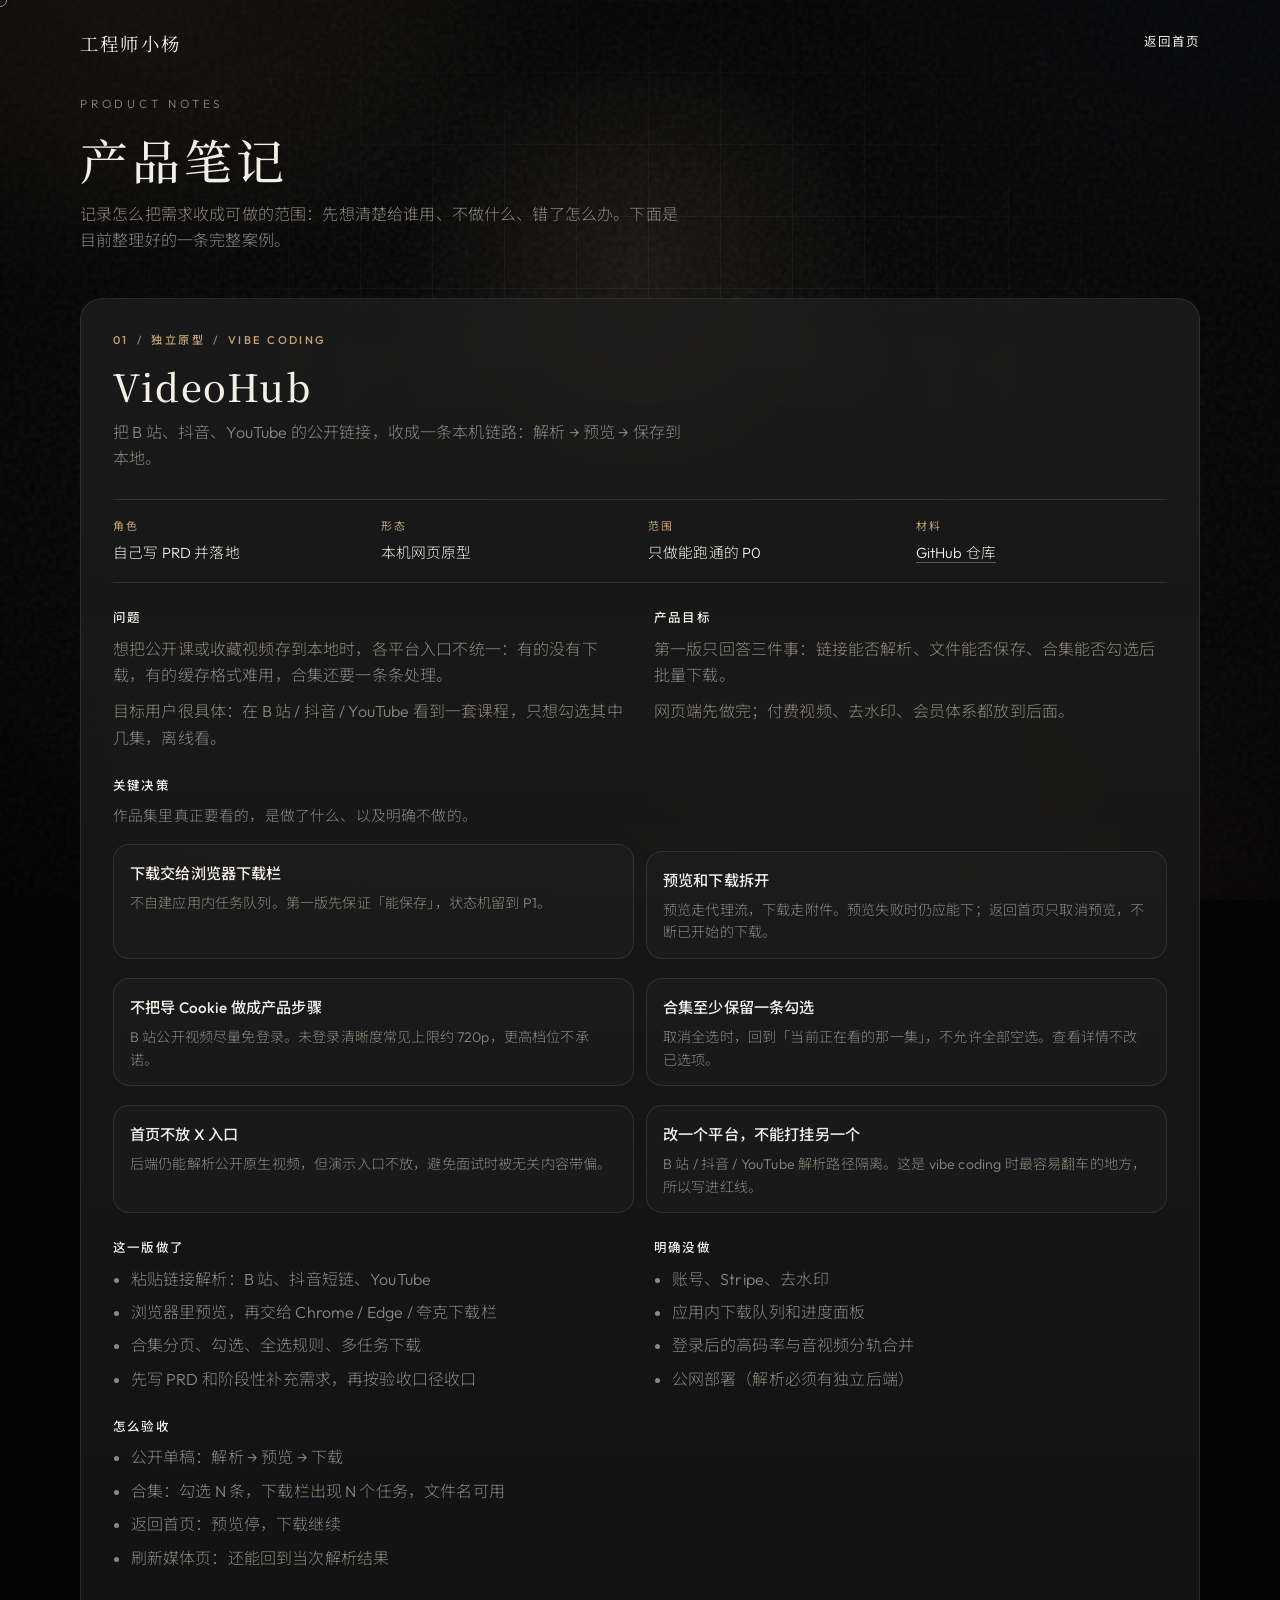
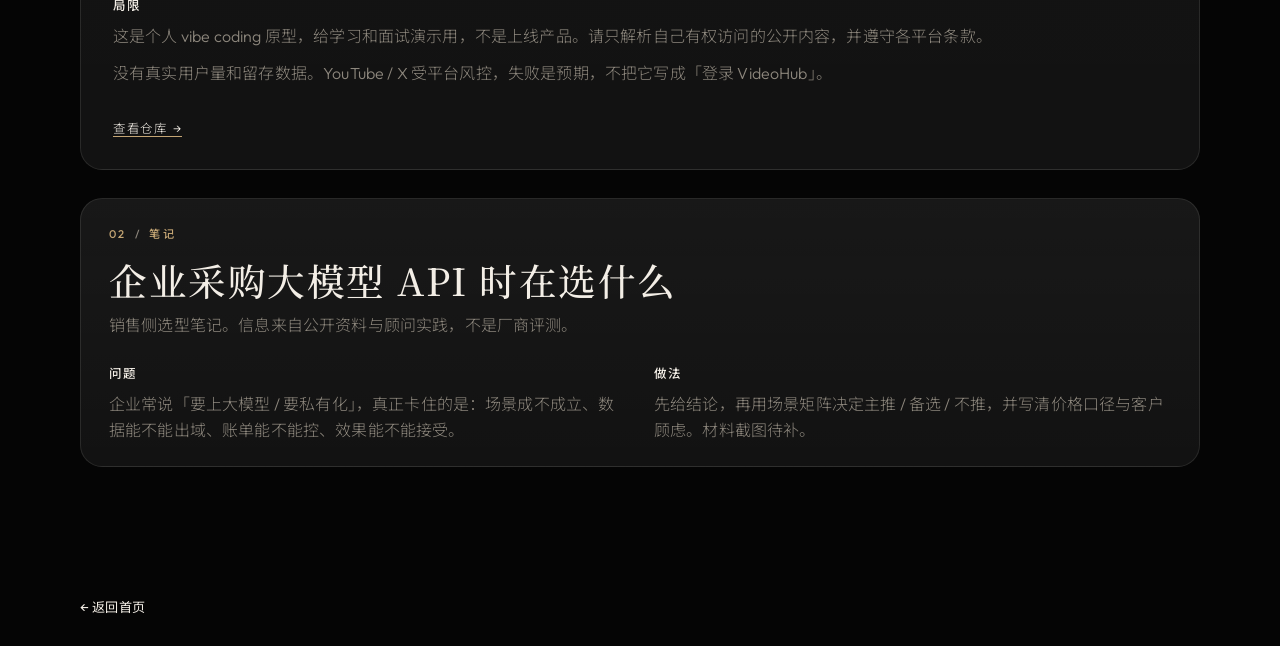
==== pm/index.html @ 88fe48dd "Publish static personal site for GitHub Pages. Co-authored-by: Cursor <cursoragent@cursor.com>" ====
<!DOCTYPE html>
<html lang="zh-CN">
<head>
  <meta charset="UTF-8" />
  <meta name="viewport" content="width=device-width, initial-scale=1" />
  <meta name="theme-color" content="#050505" />
  <title>产品笔记 · 工程师小杨</title>
  <link rel="preconnect" href="https://fonts.googleapis.com" />
  <link rel="preconnect" href="https://fonts.gstatic.com" crossorigin />
  <link rel="stylesheet" href="https://fonts.googleapis.com/css2?family=Cormorant+Garamond:ital,wght@0,500;0,600;1,400&family=Great+Vibes&family=Noto+Sans+SC:wght@300;400;500&family=Noto+Serif+SC:wght@500;600&family=Outfit:wght@300;400;500;600&display=swap" />
  <link rel="stylesheet" href="../styles.css" />
  <link rel="stylesheet" href="pm.css" />
</head>
<body class="page-pm">
  <div class="fx" aria-hidden="true">
    <div class="fx-aurora"></div>
    <div class="fx-grid"></div>
    <div class="fx-noise"></div>
    <div class="fx-vignette"></div>
    <div class="fx-spotlight"></div>
  </div>
  <div class="cursor" aria-hidden="true"></div>

  <header class="nav">
    <a class="logo" href="../">工程师小杨</a>
    <p class="nav-meta">
      <a href="../">返回首页</a>
    </p>
  </header>

  <main class="wrap pm">
    <section class="intro">
      <p class="eyebrow">Product Notes</p>
      <h1>产品笔记</h1>
      <p>记录怎么把需求收成可做的范围：先想清楚给谁用、不做什么、错了怎么办。下面是目前整理好的一条完整案例。</p>
    </section>

    <article class="work" id="videohub">
      <div class="work-head">
        <div class="work-kicker">
          <span>01</span>
          <span>独立原型</span>
          <span>Vibe Coding</span>
        </div>
        <h2>VideoHub</h2>
        <p class="work-lede">把 B 站、抖音、YouTube 的公开链接，收成一条本机链路：解析 → 预览 → 保存到本地。</p>
      </div>

      <dl class="work-facts">
        <div>
          <dt>角色</dt>
          <dd>自己写 PRD 并落地</dd>
        </div>
        <div>
          <dt>形态</dt>
          <dd>本机网页原型</dd>
        </div>
        <div>
          <dt>范围</dt>
          <dd>只做能跑通的 P0</dd>
        </div>
        <div>
          <dt>材料</dt>
          <dd><a href="https://github.com/SuXiaoQiz6/videohub_local" target="_blank" rel="noopener">GitHub 仓库</a></dd>
        </div>
      </dl>

      <div class="work-split">
        <section>
          <h3>问题</h3>
          <p>想把公开课或收藏视频存到本地时，各平台入口不统一：有的没有下载，有的缓存格式难用，合集还要一条条处理。</p>
          <p>目标用户很具体：在 B 站 / 抖音 / YouTube 看到一套课程，只想勾选其中几集，离线看。</p>
        </section>
        <section>
          <h3>产品目标</h3>
          <p>第一版只回答三件事：链接能否解析、文件能否保存、合集能否勾选后批量下载。</p>
          <p>网页端先做完；付费视频、去水印、会员体系都放到后面。</p>
        </section>
      </div>

      <section class="work-block">
        <h3>关键决策</h3>
        <p class="work-note">作品集里真正要看的，是做了什么、以及明确不做的。</p>
        <ol class="decision-list">
          <li>
            <strong>下载交给浏览器下载栏</strong>
            <span>不自建应用内任务队列。第一版先保证「能保存」，状态机留到 P1。</span>
          </li>
          <li>
            <strong>预览和下载拆开</strong>
            <span>预览走代理流，下载走附件。预览失败时仍应能下；返回首页只取消预览，不断已开始的下载。</span>
          </li>
          <li>
            <strong>不把导 Cookie 做成产品步骤</strong>
            <span>B 站公开视频尽量免登录。未登录清晰度常见上限约 720p，更高档位不承诺。</span>
          </li>
          <li>
            <strong>合集至少保留一条勾选</strong>
            <span>取消全选时，回到「当前正在看的那一集」，不允许全部空选。查看详情不改已选项。</span>
          </li>
          <li>
            <strong>首页不放 X 入口</strong>
            <span>后端仍能解析公开原生视频，但演示入口不放，避免面试时被无关内容带偏。</span>
          </li>
          <li>
            <strong>改一个平台，不能打挂另一个</strong>
            <span>B 站 / 抖音 / YouTube 解析路径隔离。这是 vibe coding 时最容易翻车的地方，所以写进红线。</span>
          </li>
        </ol>
      </section>

      <div class="work-split">
        <section>
          <h3>这一版做了</h3>
          <ul>
            <li>粘贴链接解析：B 站、抖音短链、YouTube</li>
            <li>浏览器里预览，再交给 Chrome / Edge / 夸克下载栏</li>
            <li>合集分页、勾选、全选规则、多任务下载</li>
            <li>先写 PRD 和阶段性补充需求，再按验收口径收口</li>
          </ul>
        </section>
        <section>
          <h3>明确没做</h3>
          <ul>
            <li>账号、Stripe、去水印</li>
            <li>应用内下载队列和进度面板</li>
            <li>登录后的高码率与音视频分轨合并</li>
            <li>公网部署（解析必须有独立后端）</li>
          </ul>
        </section>
      </div>

      <section class="work-block">
        <h3>怎么验收</h3>
        <ul class="plain-list">
          <li>公开单稿：解析 → 预览 → 下载</li>
          <li>合集：勾选 N 条，下载栏出现 N 个任务，文件名可用</li>
          <li>返回首页：预览停，下载继续</li>
          <li>刷新媒体页：还能回到当次解析结果</li>
        </ul>
      </section>

      <section class="work-block">
        <h3>局限</h3>
        <p>这是个人 vibe coding 原型，给学习和面试演示用，不是上线产品。请只解析自己有权访问的公开内容，并遵守各平台条款。</p>
        <p>没有真实用户量和留存数据。YouTube / X 受平台风控，失败是预期，不把它写成「登录 VideoHub」。</p>
      </section>

      <p class="work-cta">
        <a class="text-link" href="https://github.com/SuXiaoQiz6/videohub_local" target="_blank" rel="noopener">查看仓库 →</a>
      </p>
    </article>

    <article class="work is-compact" id="case-api">
      <div class="work-head">
        <div class="work-kicker">
          <span>02</span>
          <span>笔记</span>
        </div>
        <h2>企业采购大模型 API 时在选什么</h2>
        <p class="work-lede">销售侧选型笔记。信息来自公开资料与顾问实践，不是厂商评测。</p>
      </div>
      <div class="work-split">
        <section>
          <h3>问题</h3>
          <p>企业常说「要上大模型 / 要私有化」，真正卡住的是：场景成不成立、数据能不能出域、账单能不能控、效果能不能接受。</p>
        </section>
        <section>
          <h3>做法</h3>
          <p>先给结论，再用场景矩阵决定主推 / 备选 / 不推，并写清价格口径与客户顾虑。材料截图待补。</p>
        </section>
      </div>
    </article>
  </main>

  <footer class="site-footer wrap">
    <p><a href="../">← 返回首页</a></p>
  </footer>

  <script src="../site.js"></script>
</body>
</html>
---- styles.css ----
:root {
  --bg: #050505;
  --bg-elevated: rgba(18, 18, 18, 0.72);
  --text: #f3eee6;
  --text-muted: #8d877d;
  --accent: #c4a574;
  --accent-soft: rgba(196, 165, 116, 0.16);
  --line: rgba(243, 238, 230, 0.1);
  --line-strong: rgba(243, 238, 230, 0.22);
  --shadow: 0 30px 80px rgba(0, 0, 0, 0.45);
  --radius: 22px;
  --font-display: "Noto Serif SC", "Cormorant Garamond", "Songti SC", "STSong", "SimSun", serif;
  --font-script: "Great Vibes", "Segoe Script", "Lucida Handwriting", cursive;
  --font-sans: "Outfit", "Noto Sans SC", "PingFang SC", "Microsoft YaHei", sans-serif;
  --wrap: min(1120px, calc(100% - 40px));
  --mx: 50%;
  --my: 30%;
}

*,
*::before,
*::after {
  box-sizing: border-box;
}

html {
  color-scheme: dark;
  scroll-behavior: smooth;
}

body {
  margin: 0;
  min-height: 100vh;
  font-family: var(--font-sans);
  font-weight: 400;
  color: var(--text);
  background: var(--bg);
  line-height: 1.65;
  letter-spacing: 0.01em;
  overflow-x: hidden;
}

body.has-cursor,
body.has-cursor a,
body.has-cursor button {
  cursor: none;
}

img {
  max-width: 100%;
}

a {
  color: inherit;
  text-decoration: none;
}

h1,
h2,
h3 {
  margin: 0;
  font-weight: 500;
  letter-spacing: 0;
  line-height: 1.15;
}

p {
  margin: 0;
}

.skip {
  position: absolute;
  left: 16px;
  top: -40px;
  z-index: 20;
  padding: 8px 12px;
  background: var(--accent);
  color: #111;
  font-size: 13px;
}

.skip:focus {
  top: 16px;
}

.fx {
  position: fixed;
  inset: 0;
  z-index: 0;
  pointer-events: none;
  overflow: hidden;
}

.fx-aurora {
  position: absolute;
  inset: -20%;
  background:
    radial-gradient(ellipse 50% 42% at 18% 12%, rgba(196, 165, 116, 0.16), transparent 58%),
    radial-gradient(ellipse 42% 48% at 86% 8%, rgba(92, 116, 158, 0.12), transparent 60%),
    radial-gradient(ellipse 46% 40% at 72% 88%, rgba(140, 86, 68, 0.1), transparent 62%);
  filter: blur(8px);
  animation: aurora 18s ease-in-out infinite alternate;
}

.fx-orb {
  position: absolute;
  border-radius: 50%;
  filter: blur(40px);
  opacity: 0.55;
}

.fx-orb-a {
  width: 42vw;
  height: 42vw;
  left: -12vw;
  top: 8vh;
  background: rgba(196, 165, 116, 0.14);
  animation: float-a 22s ease-in-out infinite;
}

.fx-orb-b {
  width: 36vw;
  height: 36vw;
  right: -10vw;
  bottom: -8vh;
  background: rgba(72, 96, 140, 0.16);
  animation: float-b 26s ease-in-out infinite;
}

.fx-grid {
  position: absolute;
  inset: 0;
  background-image:
    linear-gradient(rgba(243, 238, 230, 0.045) 1px, transparent 1px),
    linear-gradient(90deg, rgba(243, 238, 230, 0.045) 1px, transparent 1px);
  background-size: 72px 72px;
  mask-image: radial-gradient(ellipse 70% 60% at 50% 30%, black 10%, transparent 72%);
  animation: grid-drift 28s linear infinite;
}

.fx-dust {
  position: absolute;
  inset: 0;
  width: 100%;
  height: 100%;
}

.fx-noise {
  position: absolute;
  inset: 0;
  opacity: 0.1;
  mix-blend-mode: overlay;
  background-image: url("data:image/svg+xml,%3Csvg viewBox='0 0 200 200' xmlns='http://www.w3.org/2000/svg'%3E%3Cfilter id='n'%3E%3CfeTurbulence type='fractalNoise' baseFrequency='0.85' numOctaves='4' stitchTiles='stitch'/%3E%3C/filter%3E%3Crect width='100%25' height='100%25' filter='url(%23n)' opacity='0.72'/%3E%3C/svg%3E");
}

.fx-vignette {
  position: absolute;
  inset: 0;
  background: radial-gradient(ellipse at center, transparent 42%, rgba(0, 0, 0, 0.55) 100%);
}

.fx-spotlight {
  position: absolute;
  inset: 0;
  background: radial-gradient(520px circle at var(--mx) var(--my), rgba(196, 165, 116, 0.1), transparent 46%);
}

.cursor {
  display: none;
  position: fixed;
  top: 0;
  left: 0;
  z-index: 30;
  width: 14px;
  height: 14px;
  margin: -7px 0 0 -7px;
  border: 1px solid var(--accent);
  border-radius: 50%;
  pointer-events: none;
  mix-blend-mode: difference;
  transition: width 0.2s ease, height 0.2s ease, margin 0.2s ease, background 0.2s ease;
}

body.has-cursor .cursor {
  display: block;
}

body.is-pointer .cursor {
  width: 42px;
  height: 42px;
  margin: -21px 0 0 -21px;
  background: rgba(196, 165, 116, 0.12);
}

.nav,
.home,
.site-footer,
.marquee,
.wrap {
  position: relative;
  z-index: 1;
}

.nav {
  display: flex;
  align-items: center;
  justify-content: space-between;
  gap: 24px;
  width: var(--wrap);
  margin: 0 auto;
  padding: 28px 0 8px;
}

.logo {
  font-family: var(--font-display);
  font-size: 1.15rem;
  letter-spacing: 0.12em;
}

.nav-meta {
  display: flex;
  flex-wrap: wrap;
  align-items: center;
  justify-content: flex-end;
  gap: 8px 18px;
  color: var(--text-muted);
  font-size: 0.78rem;
  letter-spacing: 0.16em;
  text-transform: uppercase;
}

.nav-meta a {
  color: var(--text);
  border-bottom: 1px solid transparent;
  transition: color 0.25s ease, border-color 0.25s ease;
}

.nav-meta a:hover,
.nav-meta a:focus-visible {
  color: var(--accent);
  border-bottom-color: var(--accent);
}

.home {
  width: var(--wrap);
  margin: 0 auto;
  min-height: calc(100vh - 180px);
  display: flex;
  flex-direction: column;
  justify-content: center;
  padding: 48px 0 32px;
}

.hero {
  max-width: 820px;
  margin-bottom: 56px;
}

.eyebrow {
  margin-bottom: 18px;
  color: var(--accent);
  font-size: 0.74rem;
  font-weight: 500;
  letter-spacing: 0.32em;
  text-transform: uppercase;
}

.hero-name {
  font-family: var(--font-script);
  font-size: clamp(2.4rem, 5.4vw, 3.6rem);
  font-weight: 400;
  line-height: 1.2;
  letter-spacing: 0.04em;
}

.lede {
  max-width: 38em;
  margin-top: 22px;
  color: var(--text-muted);
  font-size: clamp(1rem, 1.5vw, 1.18rem);
  font-weight: 300;
}

.entries {
  display: grid;
  grid-template-columns: 1.28fr 1fr;
  gap: 18px;
}

.entry-card {
  position: relative;
  overflow: hidden;
  display: flex;
  flex-direction: column;
  min-height: 280px;
  padding: 28px 28px 24px;
  border: 1px solid var(--line);
  border-radius: var(--radius);
  background:
    linear-gradient(180deg, rgba(255, 255, 255, 0.035), rgba(255, 255, 255, 0.015)),
    var(--bg-elevated);
  box-shadow: var(--shadow);
  backdrop-filter: blur(22px);
  transition: transform 0.45s ease, border-color 0.45s ease, background 0.45s ease;
}

.entry-card::before {
  content: "";
  position: absolute;
  inset: 0;
  background: radial-gradient(
    420px circle at calc(var(--px, 0.5) * 100%) calc(var(--py, 0.2) * 100%),
    rgba(196, 165, 116, 0.16),
    transparent 42%
  );
  opacity: 0;
  transition: opacity 0.35s ease;
  pointer-events: none;
}

.entry-card.is-primary:hover,
.entry-card.is-primary:focus-visible {
  transform: translateY(-6px);
  border-color: rgba(196, 165, 116, 0.45);
}

.entry-card.is-primary:hover::before,
.entry-card.is-primary:focus-visible::before {
  opacity: 1;
}

.entry-index {
  position: absolute;
  right: 18px;
  top: 8px;
  font-family: var(--font-display);
  font-size: 5.4rem;
  line-height: 1;
  color: rgba(243, 238, 230, 0.05);
  pointer-events: none;
}

.entry-kicker {
  display: inline-block;
  margin-bottom: 16px;
  color: var(--accent);
  font-size: 0.72rem;
  font-weight: 500;
  letter-spacing: 0.28em;
  text-transform: uppercase;
}

.entry-card h2 {
  font-family: var(--font-display);
  font-size: clamp(1.7rem, 2.4vw, 2.15rem);
  letter-spacing: 0.04em;
}

.entry-card p {
  max-width: 28em;
  margin-top: 12px;
  color: var(--text-muted);
  font-size: 0.95rem;
  font-weight: 300;
}

.entry-cta {
  display: inline-flex;
  align-items: center;
  gap: 8px;
  margin-top: auto;
  padding-top: 28px;
  color: var(--text);
  font-size: 0.82rem;
  letter-spacing: 0.18em;
  text-transform: uppercase;
}

.entry-cta .arrow {
  display: inline-block;
  transition: transform 0.3s ease;
}

.entry-card.is-primary:hover .arrow,
.entry-card.is-primary:focus-visible .arrow {
  transform: translateX(6px);
}

.entry-cta.is-muted,
.entry-card.is-placeholder .entry-cta {
  color: var(--text-muted);
}

.entry-card.is-placeholder {
  opacity: 0.72;
}

.marquee {
  overflow: hidden;
  border-top: 1px solid var(--line);
  border-bottom: 1px solid var(--line);
  mask-image: linear-gradient(90deg, transparent, black 8%, black 92%, transparent);
}

.marquee-track {
  display: flex;
  width: max-content;
  gap: 0;
  animation: marquee 32s linear infinite;
}

.marquee-track span {
  padding: 14px 28px;
  color: rgba(243, 238, 230, 0.42);
  font-size: 0.78rem;
  letter-spacing: 0.28em;
  text-transform: uppercase;
  white-space: nowrap;
}

.marquee-track span::after {
  content: "·";
  margin-left: 28px;
  color: var(--accent);
}

.site-footer {
  width: var(--wrap);
  margin: 0 auto;
  padding: 22px 0 28px;
  color: var(--text-muted);
  font-size: 0.82rem;
}

.site-footer a {
  color: var(--text);
}

.site-footer a:hover,
.site-footer a:focus-visible {
  color: var(--accent);
}

.wrap {
  width: var(--wrap);
  margin: 0 auto;
}

.site-header {
  position: relative;
  z-index: 1;
  width: var(--wrap);
  margin: 0 auto;
  padding: 28px 0 8px;
}

.site-header .brand {
  font-family: var(--font-display);
  font-size: 1.15rem;
  letter-spacing: 0.12em;
}

.site-header .tagline,
.site-header .back {
  color: var(--text-muted);
  font-size: 0.88rem;
}

.site-header .back {
  margin-bottom: 12px;
}

.site-header a:hover,
.site-header a:focus-visible {
  color: var(--accent);
}

.reveal {
  animation: rise 0.9s ease both;
}

.delay-1 { animation-delay: 0.08s; }
.delay-2 { animation-delay: 0.16s; }
.delay-3 { animation-delay: 0.26s; }
.delay-4 { animation-delay: 0.36s; }

@keyframes rise {
  from {
    opacity: 0;
    transform: translateY(18px);
  }
  to {
    opacity: 1;
    transform: none;
  }
}

@keyframes aurora {
  from { transform: translate3d(0, 0, 0) scale(1); }
  to { transform: translate3d(3%, -2%, 0) scale(1.06); }
}

@keyframes float-a {
  0%, 100% { transform: translate3d(0, 0, 0); }
  50% { transform: translate3d(8%, 12%, 0); }
}

@keyframes float-b {
  0%, 100% { transform: translate3d(0, 0, 0); }
  50% { transform: translate3d(-10%, -8%, 0); }
}

@keyframes grid-drift {
  from { background-position: 0 0, 0 0; }
  to { background-position: 72px 72px, 72px 72px; }
}

@keyframes marquee {
  from { transform: translateX(0); }
  to { transform: translateX(-50%); }
}

@media (max-width: 820px) {
  :root {
    --wrap: min(1120px, calc(100% - 32px));
  }

  .nav {
    align-items: flex-start;
    flex-direction: column;
    gap: 12px;
  }

  .nav-meta {
    width: 100%;
    justify-content: flex-start;
  }

  .home {
    min-height: auto;
    padding-top: 36px;
  }

  .hero {
    margin-bottom: 36px;
  }

  .hero-name {
    letter-spacing: 0.04em;
  }

  .entries {
    grid-template-columns: 1fr;
  }

  .entry-card {
    min-height: 220px;
  }
}

@media (prefers-reduced-motion: reduce) {
  html {
    scroll-behavior: auto;
  }

  .fx-aurora,
  .fx-orb,
  .fx-grid,
  .marquee-track,
  .reveal {
    animation: none;
  }

  .reveal {
    opacity: 1;
    transform: none;
  }

  .entry-card.is-primary:hover,
  .entry-card.is-primary:focus-visible {
    transform: none;
  }
}
---- pm/pm.css ----
@charset "utf-8";

.page-pm main.wrap {
  min-height: auto;
  padding-top: 28px;
  padding-bottom: 80px;
}

.pm .intro {
  max-width: 38em;
  margin-bottom: 44px;
}

.pm h1 {
  font-family: var(--font-display);
  font-size: clamp(2rem, 4.4vw, 3rem);
  letter-spacing: 0.08em;
  margin-bottom: 14px;
}

.pm .intro p {
  color: var(--text-muted);
  font-weight: 300;
}

.work {
  margin-bottom: 28px;
  padding: 32px 32px 28px;
  border: 1px solid var(--line);
  border-radius: var(--radius);
  background:
    linear-gradient(180deg, rgba(255, 255, 255, 0.045), rgba(255, 255, 255, 0.016)),
    var(--bg-elevated);
  backdrop-filter: blur(18px);
}

.work.is-compact {
  padding: 26px 28px 22px;
}

.work-kicker {
  display: flex;
  flex-wrap: wrap;
  gap: 8px;
  margin-bottom: 16px;
}

.work-kicker span {
  color: var(--accent);
  font-size: 0.7rem;
  font-weight: 500;
  letter-spacing: 0.22em;
  text-transform: uppercase;
}

.work-kicker span:not(:last-child)::after {
  content: "/";
  margin-left: 8px;
  color: var(--text-muted);
}

.work h2 {
  font-family: var(--font-display);
  font-size: clamp(1.7rem, 3vw, 2.35rem);
  letter-spacing: 0.04em;
  margin-bottom: 10px;
}

.work-lede {
  max-width: 36em;
  color: var(--text-muted);
  font-weight: 300;
}

.work-facts {
  display: grid;
  grid-template-columns: repeat(4, minmax(0, 1fr));
  gap: 16px;
  margin: 28px 0 8px;
  padding: 18px 0;
  border-top: 1px solid var(--line);
  border-bottom: 1px solid var(--line);
}

.work-facts dt {
  margin-bottom: 6px;
  color: var(--accent);
  font-size: 0.68rem;
  letter-spacing: 0.2em;
  text-transform: uppercase;
}

.work-facts dd {
  margin: 0;
  color: var(--text);
  font-size: 0.92rem;
  font-weight: 300;
  line-height: 1.5;
}

.work-facts a {
  border-bottom: 1px solid rgba(196, 165, 116, 0.45);
}

.work-facts a:hover,
.work-facts a:focus-visible {
  color: var(--accent);
}

.work-split {
  display: grid;
  grid-template-columns: 1fr 1fr;
  gap: 28px;
  margin-top: 28px;
}

.work h3 {
  margin: 0 0 10px;
  font-size: 0.78rem;
  letter-spacing: 0.18em;
  text-transform: uppercase;
  color: var(--text);
}

.work p,
.work li {
  color: var(--text-muted);
  font-weight: 300;
}

.work p + p {
  margin-top: 10px;
}

.work ul {
  margin: 0;
  padding-left: 1.1em;
}

.work li + li {
  margin-top: 7px;
}

.work-block {
  margin-top: 28px;
}

.work-note {
  margin-bottom: 16px;
  font-size: 0.92rem;
}

.decision-list {
  margin: 0;
  padding: 0;
  list-style: none;
  display: grid;
  grid-template-columns: 1fr 1fr;
  gap: 12px;
}

.decision-list li {
  padding: 16px 16px 14px;
  border: 1px solid var(--line);
  border-radius: 16px;
  background: rgba(255, 255, 255, 0.02);
}

.decision-list strong {
  display: block;
  margin-bottom: 6px;
  color: var(--text);
  font-size: 0.95rem;
  font-weight: 500;
}

.decision-list span {
  display: block;
  font-size: 0.88rem;
  line-height: 1.6;
}

.plain-list {
  margin: 0;
  padding-left: 1.1em;
}

.work-cta {
  margin: 28px 0 0;
}

.text-link {
  color: var(--text);
  letter-spacing: 0.14em;
  text-transform: uppercase;
  font-size: 0.78rem;
  border-bottom: 1px solid var(--accent);
}

.text-link:hover,
.text-link:focus-visible {
  color: var(--accent);
}

@media (max-width: 860px) {
  .work {
    padding: 24px 20px;
  }

  .work-facts,
  .work-split,
  .decision-list {
    grid-template-columns: 1fr;
  }
}
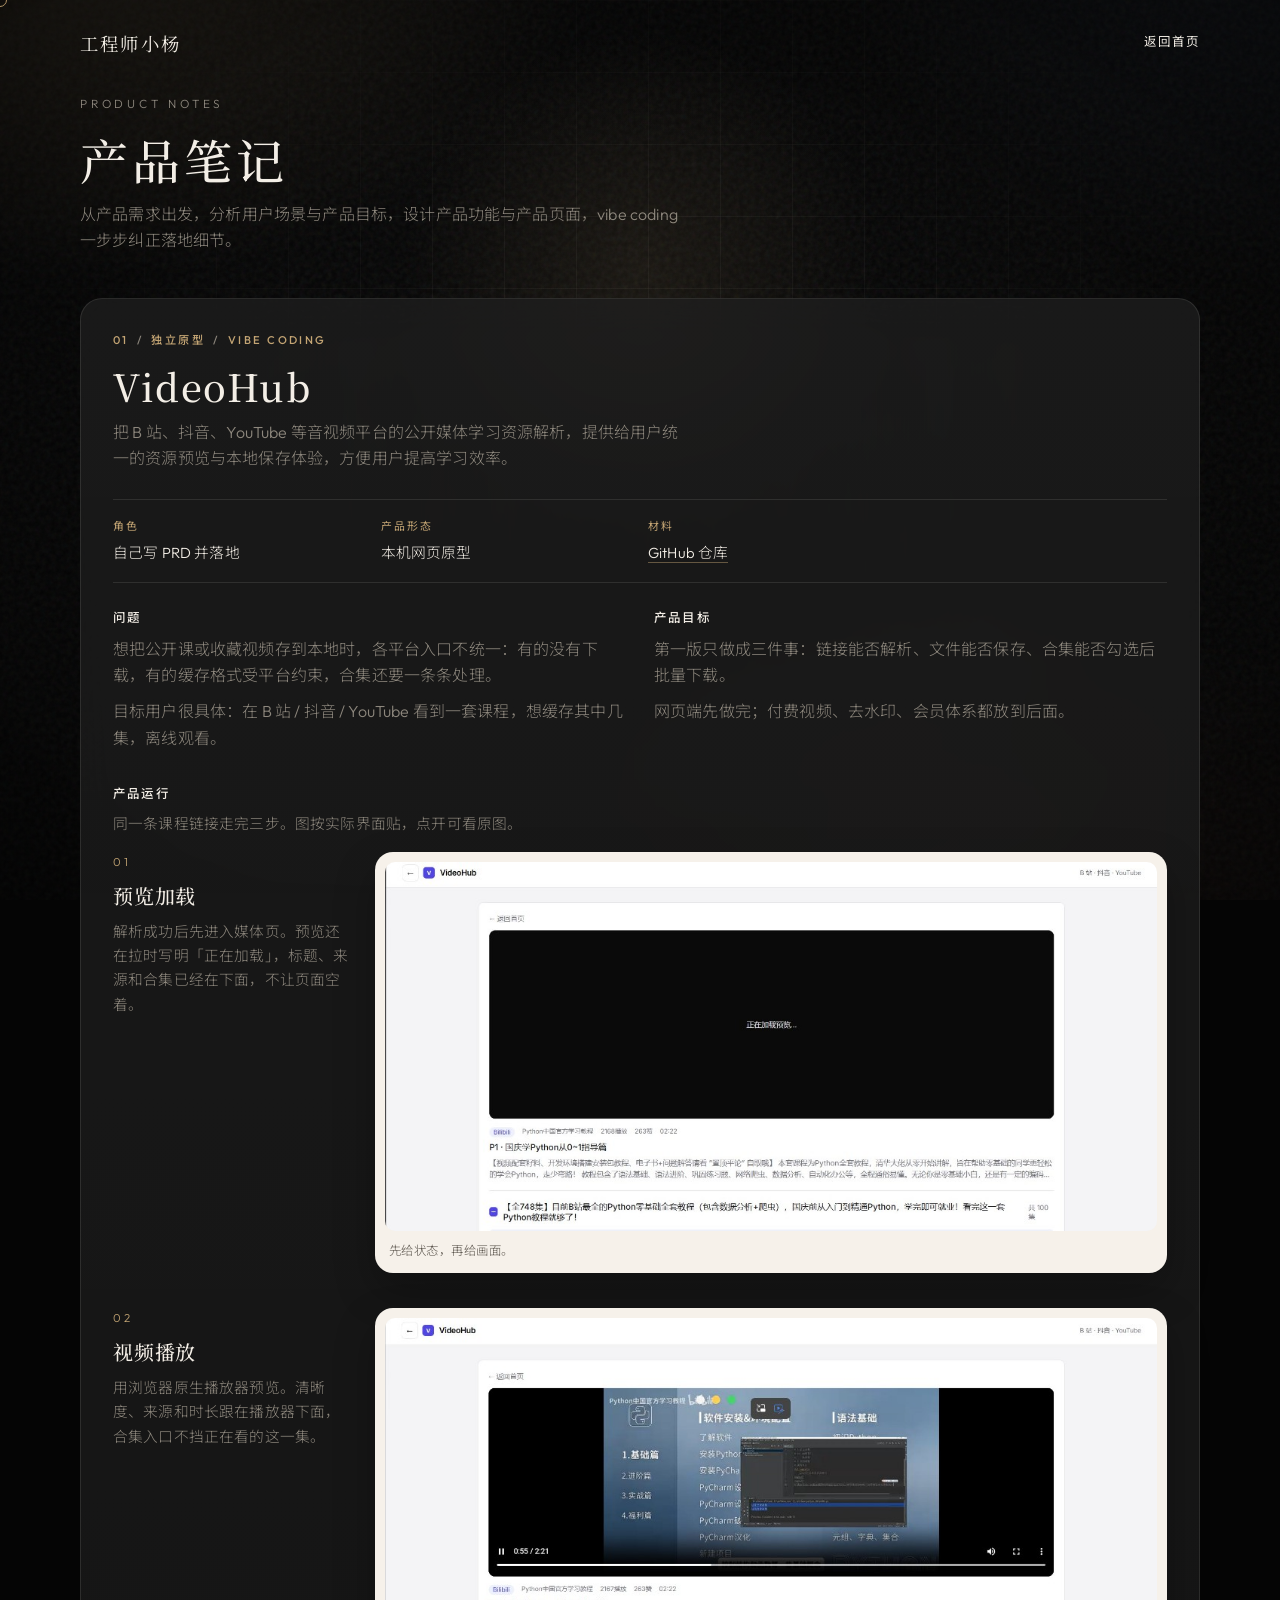
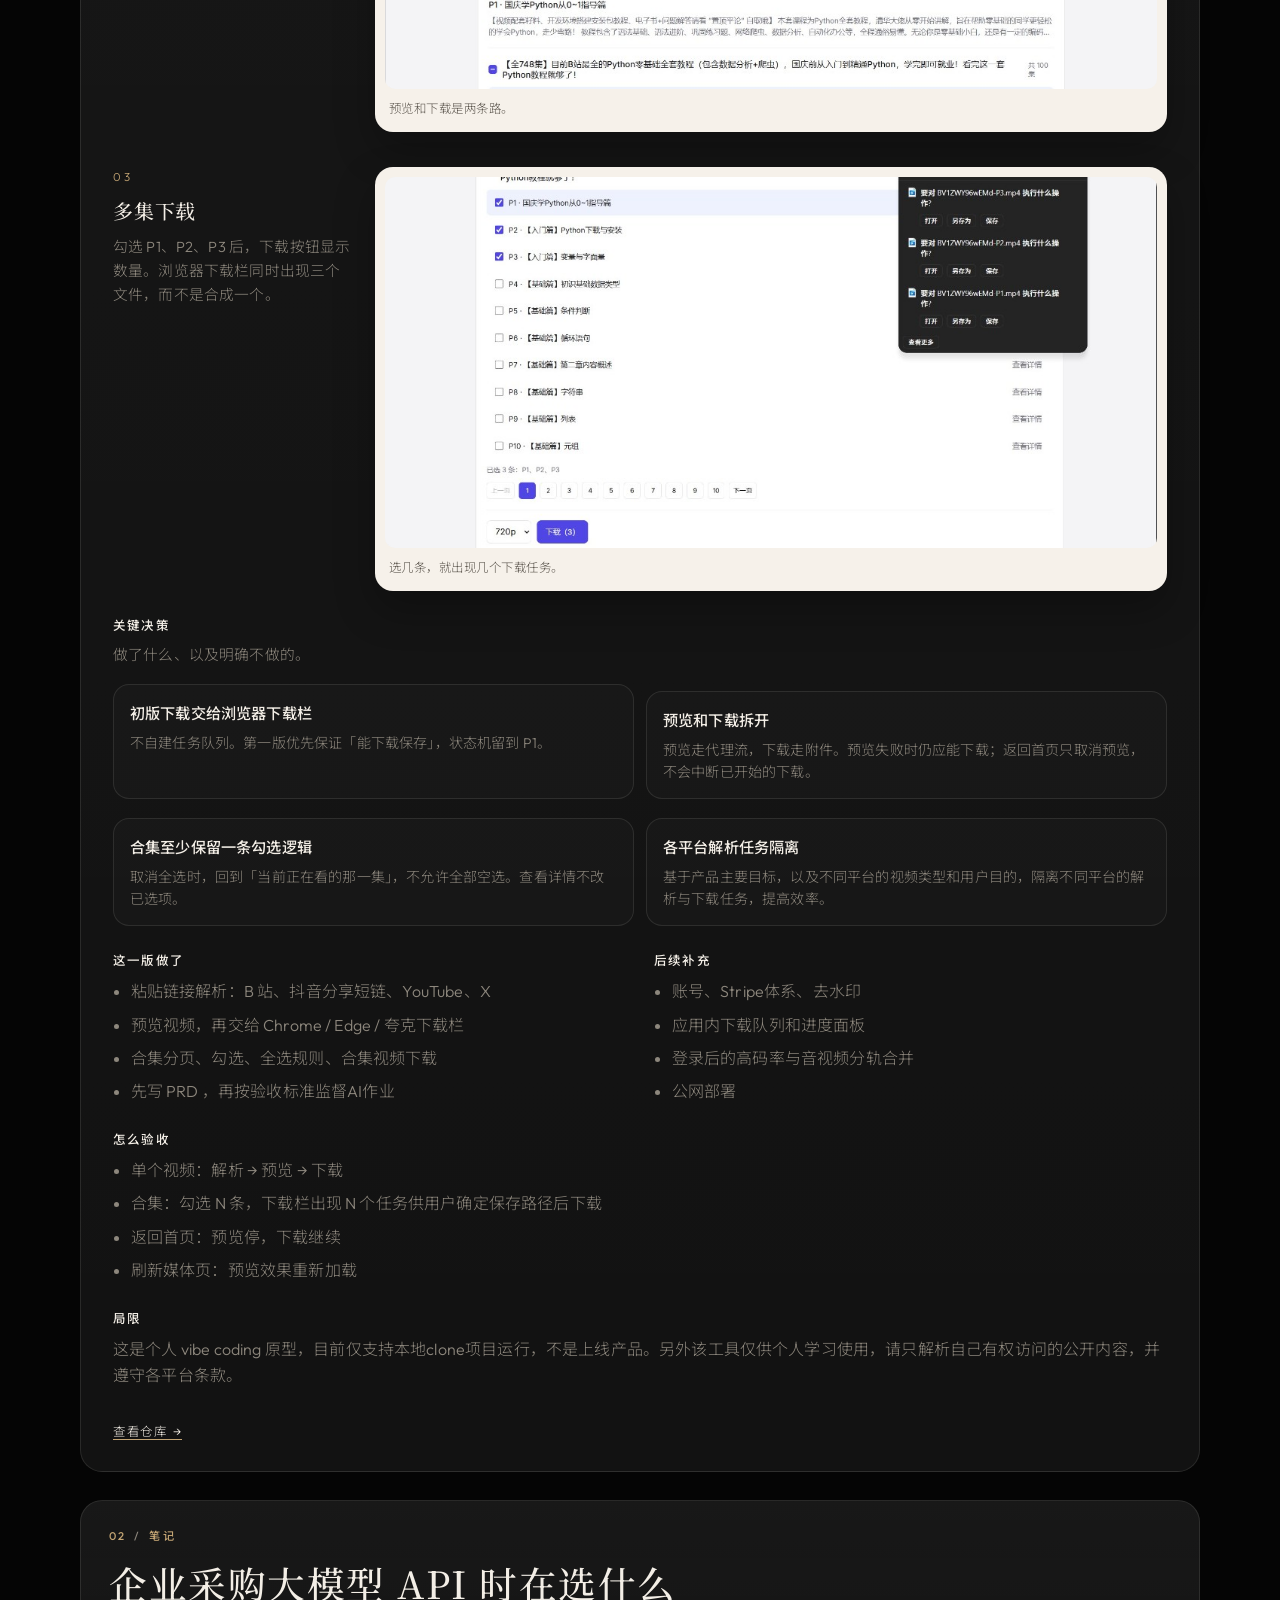
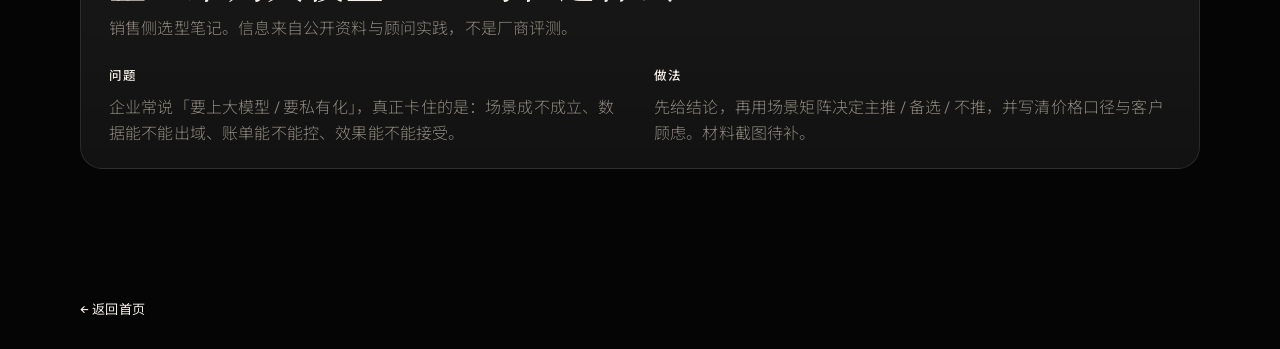
==== commit b7ebaff1: "Show the VideoHub product flow with real running screenshots. Co-authored-by: Cursor <cursoragent@cu" ====
--- a/pm/index.html
+++ b/pm/index.html
@@ -32,7 +32,7 @@
     <section class="intro">
       <p class="eyebrow">Product Notes</p>
       <h1>产品笔记</h1>
-      <p>记录怎么把需求收成可做的范围：先想清楚给谁用、不做什么、错了怎么办。下面是目前整理好的一条完整案例。</p>
+      <p>从产品需求出发，分析用户场景与产品目标，设计产品功能与产品页面，vibe coding一步步纠正落地细节。</p>
     </section>
 
     <article class="work" id="videohub">
@@ -43,7 +43,7 @@
           <span>Vibe Coding</span>
         </div>
         <h2>VideoHub</h2>
-        <p class="work-lede">把 B 站、抖音、YouTube 的公开链接，收成一条本机链路：解析 → 预览 → 保存到本地。</p>
+        <p class="work-lede">把 B 站、抖音、YouTube 等音视频平台的公开媒体学习资源解析，提供给用户统一的资源预览与本地保存体验，方便用户提高学习效率。</p>
       </div>
 
       <dl class="work-facts">
@@ -52,12 +52,8 @@
           <dd>自己写 PRD 并落地</dd>
         </div>
         <div>
-          <dt>形态</dt>
+          <dt>产品形态</dt>
           <dd>本机网页原型</dd>
-        </div>
-        <div>
-          <dt>范围</dt>
-          <dd>只做能跑通的 P0</dd>
         </div>
         <div>
           <dt>材料</dt>
@@ -68,43 +64,81 @@
       <div class="work-split">
         <section>
           <h3>问题</h3>
-          <p>想把公开课或收藏视频存到本地时，各平台入口不统一：有的没有下载，有的缓存格式难用，合集还要一条条处理。</p>
-          <p>目标用户很具体：在 B 站 / 抖音 / YouTube 看到一套课程，只想勾选其中几集，离线看。</p>
+          <p>想把公开课或收藏视频存到本地时，各平台入口不统一：有的没有下载，有的缓存格式受平台约束，合集还要一条条处理。</p>
+          <p>目标用户很具体：在 B 站 / 抖音 / YouTube 看到一套课程，想缓存其中几集，离线观看。</p>
         </section>
         <section>
           <h3>产品目标</h3>
-          <p>第一版只回答三件事：链接能否解析、文件能否保存、合集能否勾选后批量下载。</p>
+          <p>第一版只做成三件事：链接能否解析、文件能否保存、合集能否勾选后批量下载。</p>
           <p>网页端先做完；付费视频、去水印、会员体系都放到后面。</p>
         </section>
       </div>
+
+      <section class="work-block shots" aria-label="产品运行">
+        <h3>产品运行</h3>
+        <p class="work-note">同一条课程链接走完三步。图按实际界面贴，点开可看原图。</p>
+        <ol class="shot-list">
+          <li>
+            <div class="shot-copy">
+              <span class="shot-step">01</span>
+              <h4>预览加载</h4>
+              <p>解析成功后先进入媒体页。预览还在拉时写明「正在加载」，标题、来源和合集已经在下面，不让页面空着。</p>
+            </div>
+            <figure class="shot-frame">
+              <a href="assets/videohub-loading.jpg" target="_blank" rel="noopener">
+                <img src="assets/videohub-loading.jpg" alt="VideoHub 媒体页正在加载预览，下方已显示 B 站课程标题与合集信息" />
+              </a>
+              <figcaption>先给状态，再给画面。</figcaption>
+            </figure>
+          </li>
+          <li>
+            <div class="shot-copy">
+              <span class="shot-step">02</span>
+              <h4>视频播放</h4>
+              <p>用浏览器原生播放器预览。清晰度、来源和时长跟在播放器下面，合集入口不挡正在看的这一集。</p>
+            </div>
+            <figure class="shot-frame">
+              <a href="assets/videohub-playback.jpg" target="_blank" rel="noopener">
+                <img src="assets/videohub-playback.jpg" alt="VideoHub 正在播放 B 站 Python 课程，画面下方有标题、播放量和时长" />
+              </a>
+              <figcaption>预览和下载是两条路。</figcaption>
+            </figure>
+          </li>
+          <li>
+            <div class="shot-copy">
+              <span class="shot-step">03</span>
+              <h4>多集下载</h4>
+              <p>勾选 P1、P2、P3 后，下载按钮显示数量。浏览器下载栏同时出现三个文件，而不是合成一个。</p>
+            </div>
+            <figure class="shot-frame">
+              <a href="assets/videohub-download.jpg" target="_blank" rel="noopener">
+                <img src="assets/videohub-download.jpg" alt="VideoHub 勾选三集后，浏览器下载栏同时保存三个 mp4 文件" />
+              </a>
+              <figcaption>选几条，就出现几个下载任务。</figcaption>
+            </figure>
+          </li>
+        </ol>
+      </section>
 
       <section class="work-block">
         <h3>关键决策</h3>
-        <p class="work-note">作品集里真正要看的，是做了什么、以及明确不做的。</p>
+        <p class="work-note">做了什么、以及明确不做的。</p>
         <ol class="decision-list">
           <li>
-            <strong>下载交给浏览器下载栏</strong>
-            <span>不自建应用内任务队列。第一版先保证「能保存」，状态机留到 P1。</span>
+            <strong>初版下载交给浏览器下载栏</strong>
+            <span>不自建任务队列。第一版优先保证「能下载保存」，状态机留到 P1。</span>
           </li>
           <li>
             <strong>预览和下载拆开</strong>
-            <span>预览走代理流，下载走附件。预览失败时仍应能下；返回首页只取消预览，不断已开始的下载。</span>
-          </li>
-          <li>
-            <strong>不把导 Cookie 做成产品步骤</strong>
-            <span>B 站公开视频尽量免登录。未登录清晰度常见上限约 720p，更高档位不承诺。</span>
-          </li>
-          <li>
-            <strong>合集至少保留一条勾选</strong>
+            <span>预览走代理流，下载走附件。预览失败时仍应能下载；返回首页只取消预览，不会中断已开始的下载。</span>
+          </li>
+          <li>
+            <strong>合集至少保留一条勾选逻辑</strong>
             <span>取消全选时，回到「当前正在看的那一集」，不允许全部空选。查看详情不改已选项。</span>
           </li>
           <li>
-            <strong>首页不放 X 入口</strong>
-            <span>后端仍能解析公开原生视频，但演示入口不放，避免面试时被无关内容带偏。</span>
-          </li>
-          <li>
-            <strong>改一个平台，不能打挂另一个</strong>
-            <span>B 站 / 抖音 / YouTube 解析路径隔离。这是 vibe coding 时最容易翻车的地方，所以写进红线。</span>
+            <strong>各平台解析任务隔离</strong>
+            <span>基于产品主要目标，以及不同平台的视频类型和用户目的，隔离不同平台的解析与下载任务，提高效率。</span>
           </li>
         </ol>
       </section>
@@ -113,19 +147,19 @@
         <section>
           <h3>这一版做了</h3>
           <ul>
-            <li>粘贴链接解析：B 站、抖音短链、YouTube</li>
-            <li>浏览器里预览，再交给 Chrome / Edge / 夸克下载栏</li>
-            <li>合集分页、勾选、全选规则、多任务下载</li>
-            <li>先写 PRD 和阶段性补充需求，再按验收口径收口</li>
+            <li>粘贴链接解析：B 站、抖音分享短链、YouTube、X</li>
+            <li>预览视频，再交给 Chrome / Edge / 夸克下载栏</li>
+            <li>合集分页、勾选、全选规则、合集视频下载</li>
+            <li>先写 PRD ，再按验收标准监督AI作业</li>
           </ul>
         </section>
         <section>
-          <h3>明确没做</h3>
+          <h3>后续补充</h3>
           <ul>
-            <li>账号、Stripe、去水印</li>
+            <li>账号、Stripe体系、去水印</li>
             <li>应用内下载队列和进度面板</li>
             <li>登录后的高码率与音视频分轨合并</li>
-            <li>公网部署（解析必须有独立后端）</li>
+            <li>公网部署</li>
           </ul>
         </section>
       </div>
@@ -133,17 +167,16 @@
       <section class="work-block">
         <h3>怎么验收</h3>
         <ul class="plain-list">
-          <li>公开单稿：解析 → 预览 → 下载</li>
-          <li>合集：勾选 N 条，下载栏出现 N 个任务，文件名可用</li>
+          <li>单个视频：解析 → 预览 → 下载</li>
+          <li>合集：勾选 N 条，下载栏出现 N 个任务供用户确定保存路径后下载</li>
           <li>返回首页：预览停，下载继续</li>
-          <li>刷新媒体页：还能回到当次解析结果</li>
+          <li>刷新媒体页：预览效果重新加载</li>
         </ul>
       </section>
 
       <section class="work-block">
         <h3>局限</h3>
-        <p>这是个人 vibe coding 原型，给学习和面试演示用，不是上线产品。请只解析自己有权访问的公开内容，并遵守各平台条款。</p>
-        <p>没有真实用户量和留存数据。YouTube / X 受平台风控，失败是预期，不把它写成「登录 VideoHub」。</p>
+        <p>这是个人 vibe coding 原型，目前仅支持本地clone项目运行，不是上线产品。另外该工具仅供个人学习使用，请只解析自己有权访问的公开内容，并遵守各平台条款。</p>
       </section>
 
       <p class="work-cta">
--- a/pm/pm.css
+++ b/pm/pm.css
@@ -213,3 +213,81 @@
     grid-template-columns: 1fr;
   }
 }
+
+.shots {
+  margin-top: 36px;
+}
+
+.shot-list {
+  margin: 8px 0 0;
+  padding: 0;
+  list-style: none;
+  display: flex;
+  flex-direction: column;
+  gap: 28px;
+}
+
+.shot-list > li {
+  display: grid;
+  grid-template-columns: minmax(180px, 240px) minmax(0, 1fr);
+  gap: 22px;
+  align-items: start;
+}
+
+.shot-step {
+  display: block;
+  margin-bottom: 8px;
+  color: var(--accent);
+  font-size: 0.72rem;
+  letter-spacing: 0.22em;
+}
+
+.shot-copy h4 {
+  margin: 0 0 8px;
+  font-family: var(--font-display);
+  font-size: 1.25rem;
+  font-weight: 500;
+  letter-spacing: 0.04em;
+  text-transform: none;
+  color: var(--text);
+}
+
+.shot-copy p {
+  margin: 0;
+  font-size: 0.92rem;
+  line-height: 1.65;
+}
+
+.shot-frame {
+  margin: 0;
+  padding: 10px 10px 12px;
+  border-radius: 18px;
+  background: #f6f1ea;
+  box-shadow: 0 18px 40px rgba(0, 0, 0, 0.28);
+}
+
+.shot-frame a {
+  display: block;
+}
+
+.shot-frame img {
+  display: block;
+  width: 100%;
+  height: auto;
+  border-radius: 10px;
+  background: #fff;
+}
+
+.shot-frame figcaption {
+  margin: 10px 4px 0;
+  color: #5c564e;
+  font-size: 0.78rem;
+  letter-spacing: 0.04em;
+}
+
+@media (max-width: 860px) {
+  .shot-list > li {
+    grid-template-columns: 1fr;
+    gap: 12px;
+  }
+}
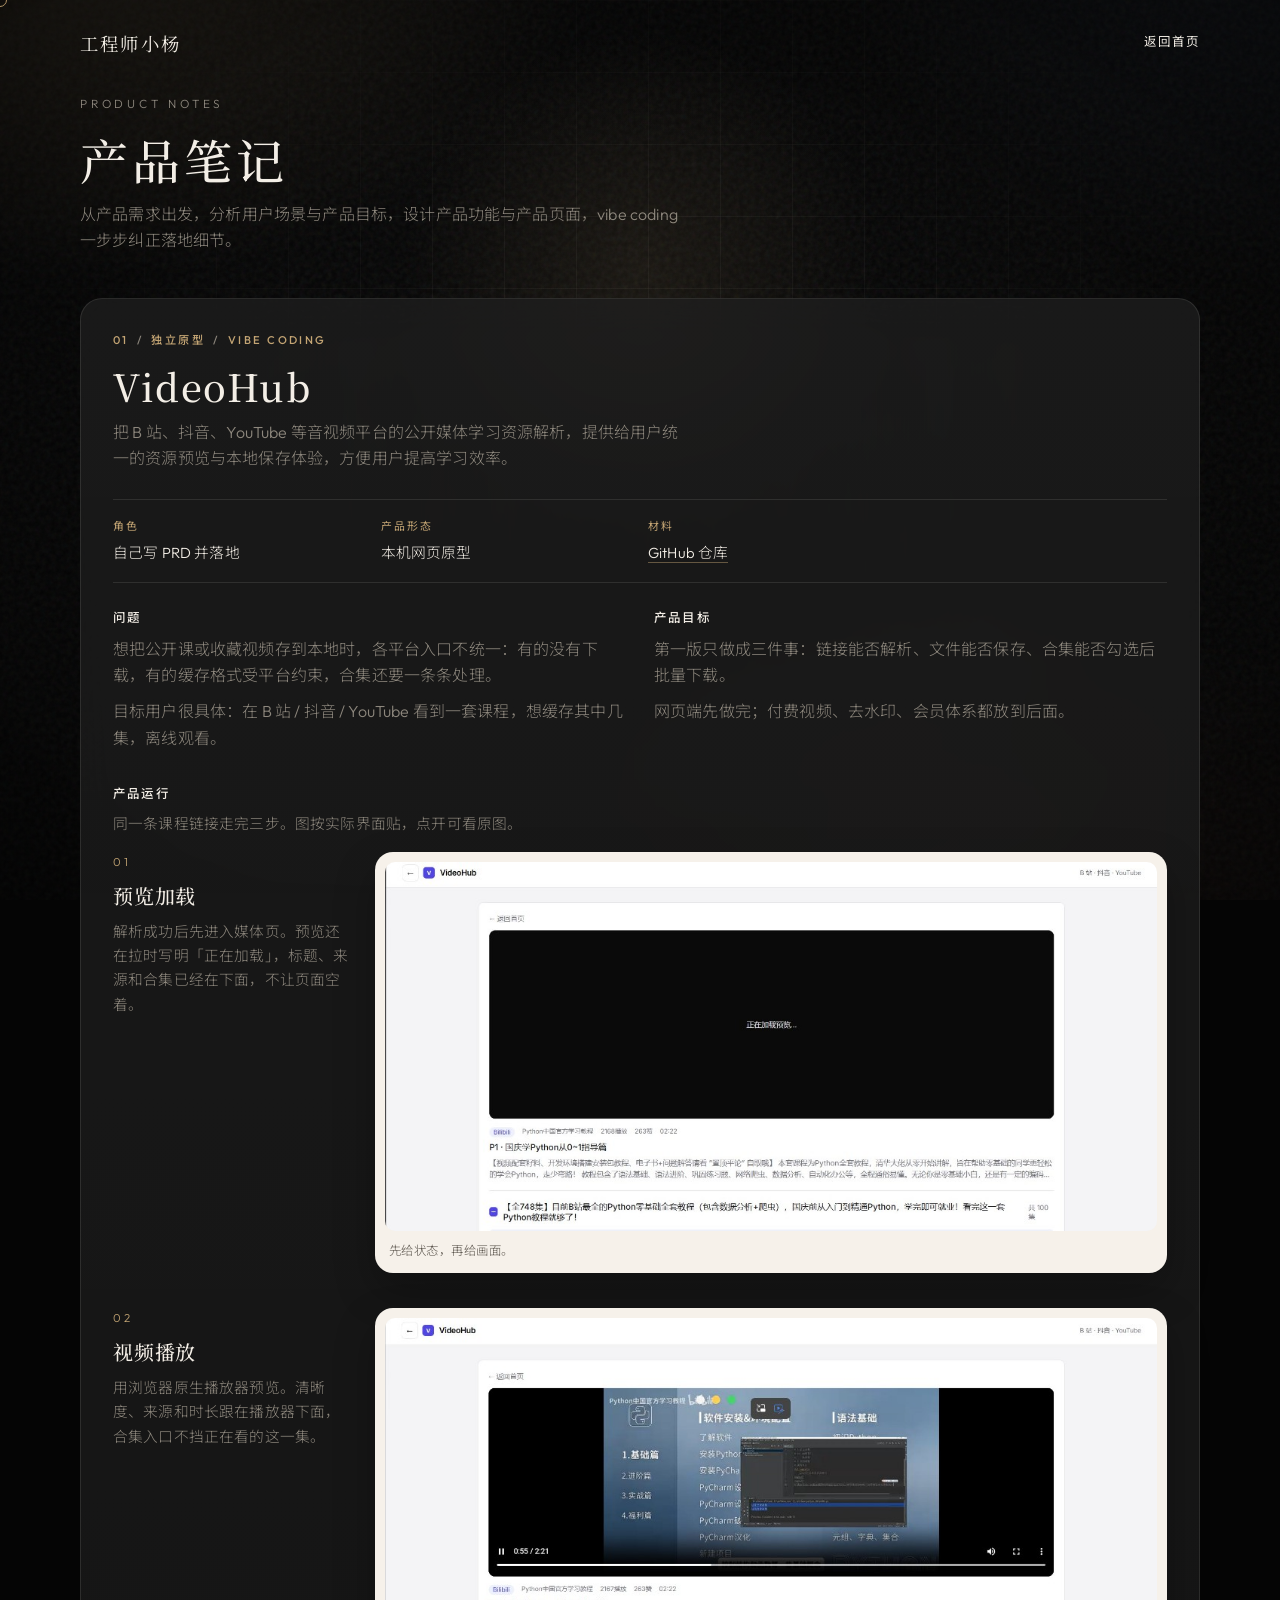
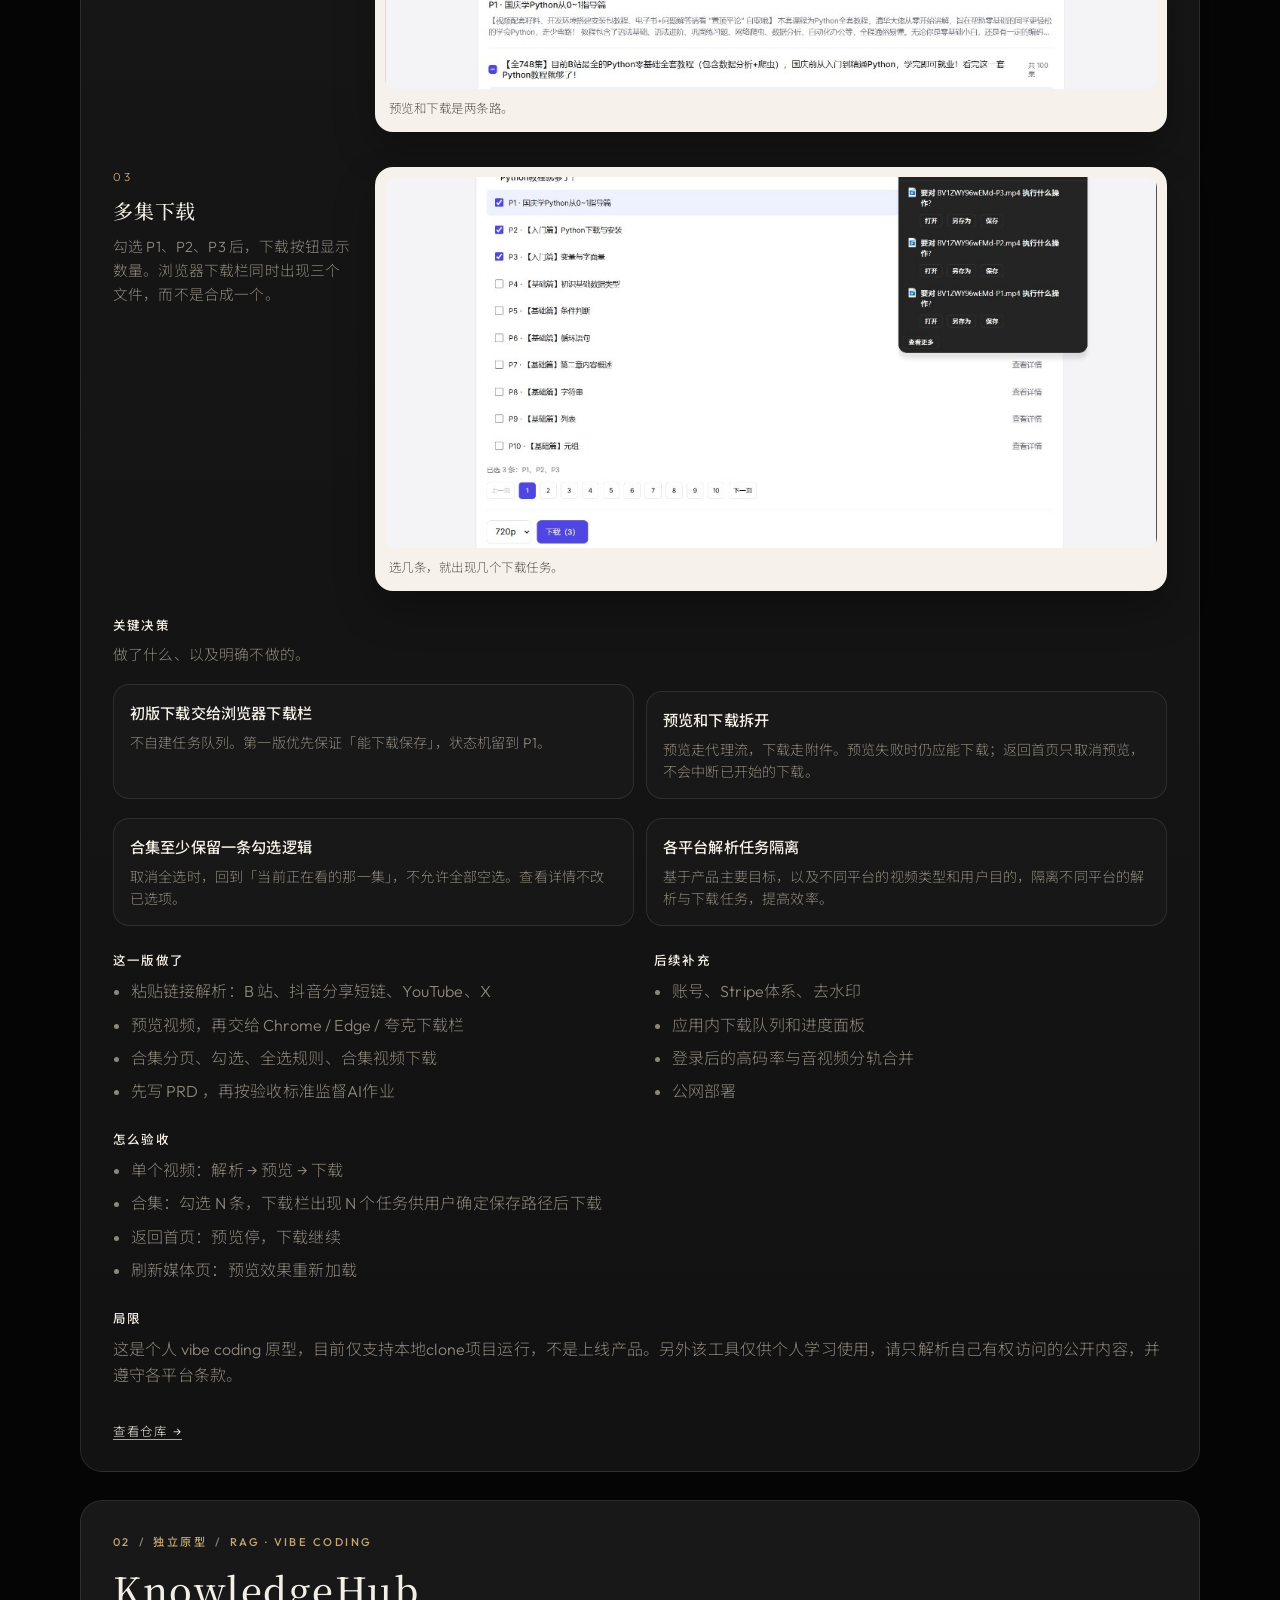
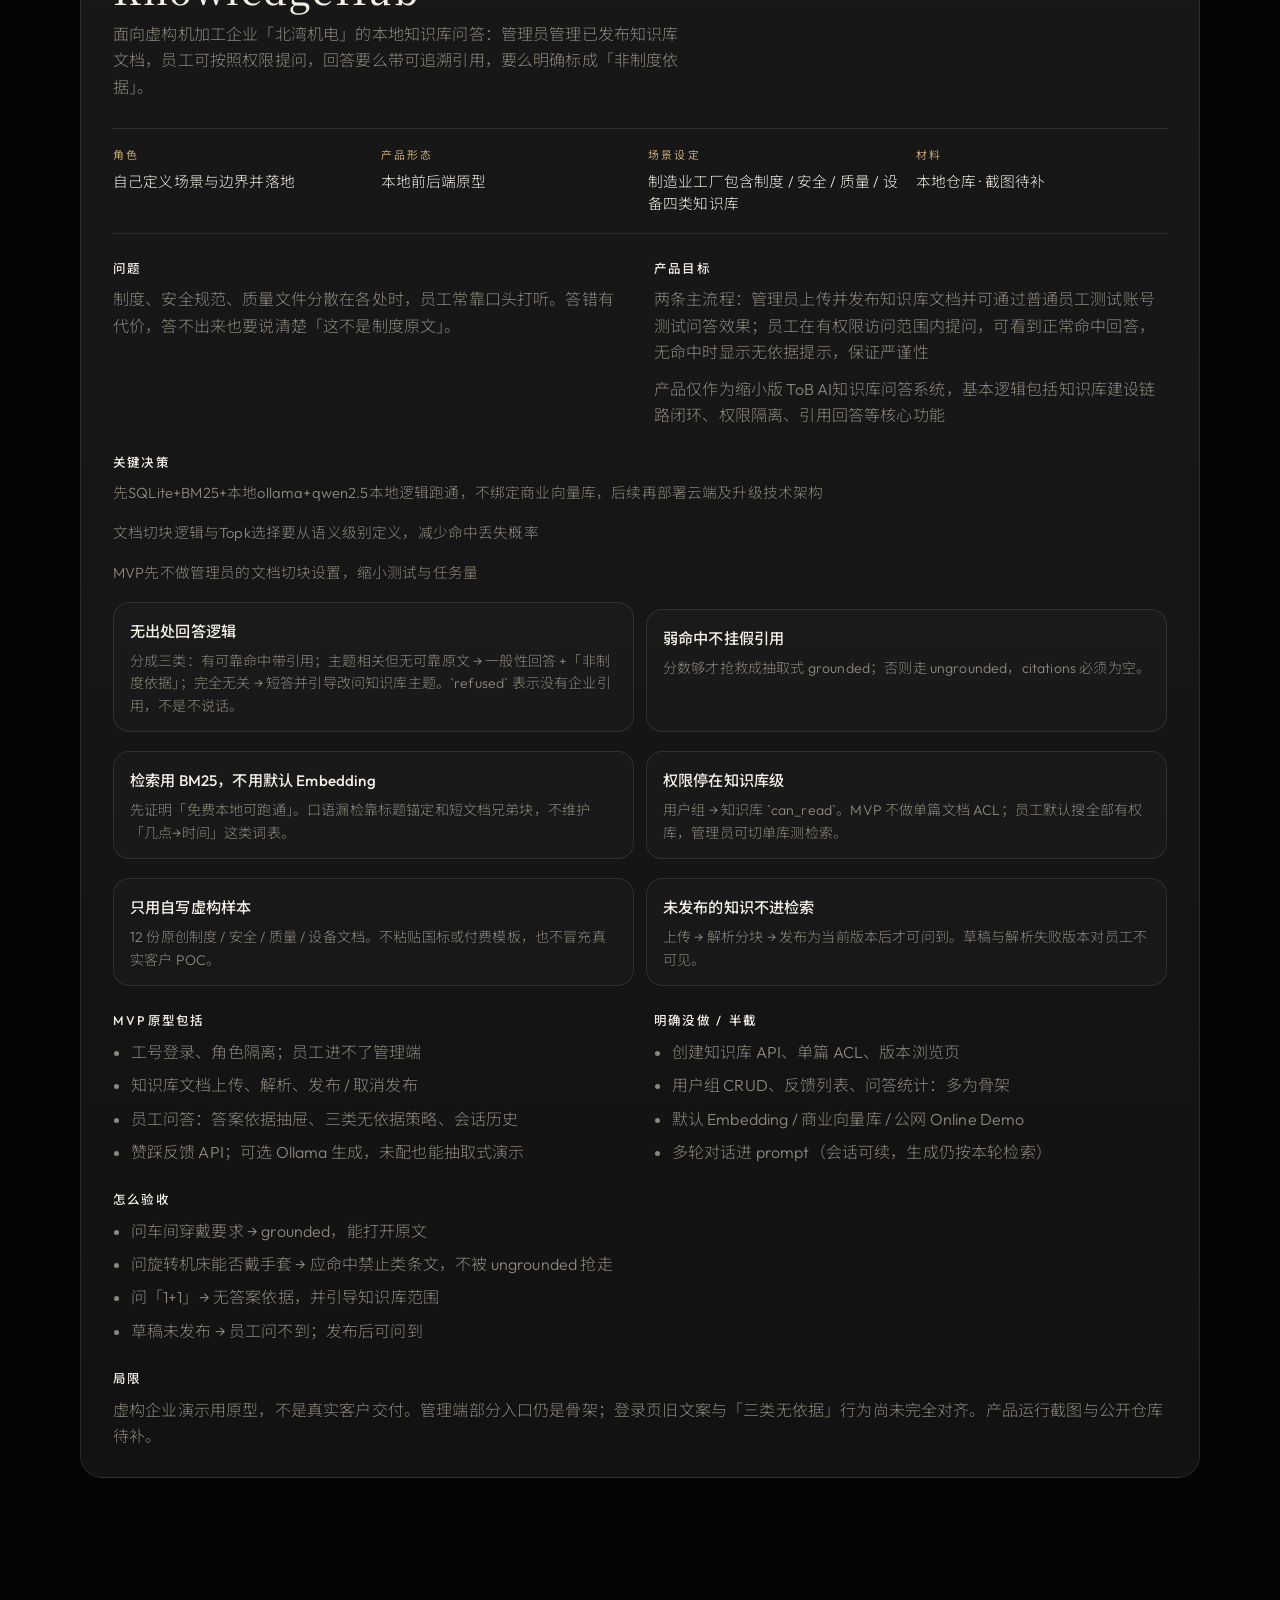
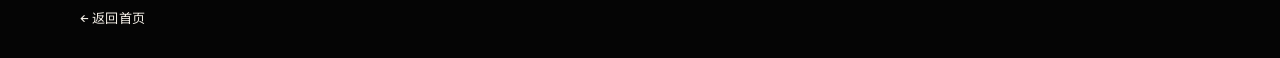
==== commit c26f36ab: "Add KnowledgeHub to the portfolio and drop the API notes stub. Co-authored-by: Cursor <cursoragent@c" ====
--- a/pm/index.html
+++ b/pm/index.html
@@ -184,25 +184,117 @@
       </p>
     </article>
 
-    <article class="work is-compact" id="case-api">
+    <article class="work" id="knowledgehub">
       <div class="work-head">
         <div class="work-kicker">
           <span>02</span>
-          <span>笔记</span>
-        </div>
-        <h2>企业采购大模型 API 时在选什么</h2>
-        <p class="work-lede">销售侧选型笔记。信息来自公开资料与顾问实践，不是厂商评测。</p>
-      </div>
+          <span>独立原型</span>
+          <span>RAG · Vibe Coding</span>
+        </div>
+        <h2>KnowledgeHub</h2>
+        <p class="work-lede">面向虚构机加工企业「北湾机电」的本地知识库问答：管理员管理已发布知识库文档，员工可按照权限提问，回答要么带可追溯引用，要么明确标成「非制度依据」。</p>
+      </div>
+
+      <dl class="work-facts">
+        <div>
+          <dt>角色</dt>
+          <dd>自己定义场景与边界并落地</dd>
+        </div>
+        <div>
+          <dt>产品形态</dt>
+          <dd>本地前后端原型</dd>
+        </div>
+        <div>
+          <dt>场景设定</dt>
+          <dd>制造业工厂包含制度 / 安全 / 质量 / 设备四类知识库</dd>
+        </div>
+        <div>
+          <dt>材料</dt>
+          <dd>本地仓库 · 截图待补</dd>
+        </div>
+      </dl>
+
       <div class="work-split">
         <section>
           <h3>问题</h3>
-          <p>企业常说「要上大模型 / 要私有化」，真正卡住的是：场景成不成立、数据能不能出域、账单能不能控、效果能不能接受。</p>
-        </section>
-        <section>
-          <h3>做法</h3>
-          <p>先给结论，再用场景矩阵决定主推 / 备选 / 不推，并写清价格口径与客户顾虑。材料截图待补。</p>
-        </section>
-      </div>
+          <p>制度、安全规范、质量文件分散在各处时，员工常靠口头打听。答错有代价，答不出来也要说清楚「这不是制度原文」。</p>
+        </section>
+        <section>
+          <h3>产品目标</h3>
+          <p>两条主流程：管理员上传并发布知识库文档并可通过普通员工测试账号测试问答效果；员工在有权限访问范围内提问，可看到正常命中回答，无命中时显示无依据提示，保证严谨性</p>
+          <p>产品仅作为缩小版 ToB AI知识库问答系统，基本逻辑包括知识库建设链路闭环、权限隔离、引用回答等核心功能</p>
+        </section>
+      </div>
+
+      <section class="work-block">
+        <h3>关键决策</h3>
+        <p class="work-note">先SQLite+BM25+本地ollama+qwen2.5本地逻辑跑通，不绑定商业向量库，后续再部署云端及升级技术架构</p>
+        <p class="work-note">文档切块逻辑与Topk选择要从语义级别定义，减少命中丢失概率</p>
+        <p class="work-note">MVP先不做管理员的文档切块设置，缩小测试与任务量</p>
+        
+        <ol class="decision-list">
+          <li>
+            <strong>无出处回答逻辑</strong>
+            <span>分成三类：有可靠命中带引用；主题相关但无可靠原文 → 一般性回答 +「非制度依据」；完全无关 → 短答并引导改问知识库主题。`refused` 表示没有企业引用，不是不说话。</span>
+          </li>
+          <li>
+            <strong>弱命中不挂假引用</strong>
+            <span>分数够才抢救成抽取式 grounded；否则走 ungrounded，citations 必须为空。</span>
+          </li>
+          <li>
+            <strong>检索用 BM25，不用默认 Embedding</strong>
+            <span>先证明「免费本地可跑通」。口语漏检靠标题锚定和短文档兄弟块，不维护「几点→时间」这类词表。</span>
+          </li>
+          <li>
+            <strong>权限停在知识库级</strong>
+            <span>用户组 → 知识库 `can_read`。MVP 不做单篇文档 ACL；员工默认搜全部有权库，管理员可切单库测检索。</span>
+          </li>
+          <li>
+            <strong>只用自写虚构样本</strong>
+            <span>12 份原创制度 / 安全 / 质量 / 设备文档。不粘贴国标或付费模板，也不冒充真实客户 POC。</span>
+          </li>
+          <li>
+            <strong>未发布的知识不进检索</strong>
+            <span>上传 → 解析分块 → 发布为当前版本后才可问到。草稿与解析失败版本对员工不可见。</span>
+          </li>
+        </ol>
+      </section>
+
+      <div class="work-split">
+        <section>
+          <h3>MVP原型包括</h3>
+          <ul>
+            <li>工号登录、角色隔离；员工进不了管理端</li>
+            <li>知识库文档上传、解析、发布 / 取消发布</li>
+            <li>员工问答：答案依据抽屉、三类无依据策略、会话历史</li>
+            <li>赞踩反馈 API；可选 Ollama 生成，未配也能抽取式演示</li>
+          </ul>
+        </section>
+        <section>
+          <h3>明确没做 / 半截</h3>
+          <ul>
+            <li>创建知识库 API、单篇 ACL、版本浏览页</li>
+            <li>用户组 CRUD、反馈列表、问答统计：多为骨架</li>
+            <li>默认 Embedding / 商业向量库 / 公网 Online Demo</li>
+            <li>多轮对话进 prompt（会话可续，生成仍按本轮检索）</li>
+          </ul>
+        </section>
+      </div>
+
+      <section class="work-block">
+        <h3>怎么验收</h3>
+        <ul class="plain-list">
+          <li>问车间穿戴要求 → grounded，能打开原文</li>
+          <li>问旋转机床能否戴手套 → 应命中禁止类条文，不被 ungrounded 抢走</li>
+          <li>问「1+1」→ 无答案依据，并引导知识库范围</li>
+          <li>草稿未发布 → 员工问不到；发布后可问到</li>
+        </ul>
+      </section>
+
+      <section class="work-block">
+        <h3>局限</h3>
+        <p>虚构企业演示用原型，不是真实客户交付。管理端部分入口仍是骨架；登录页旧文案与「三类无依据」行为尚未完全对齐。产品运行截图与公开仓库待补。</p>
+      </section>
     </article>
   </main>
 
